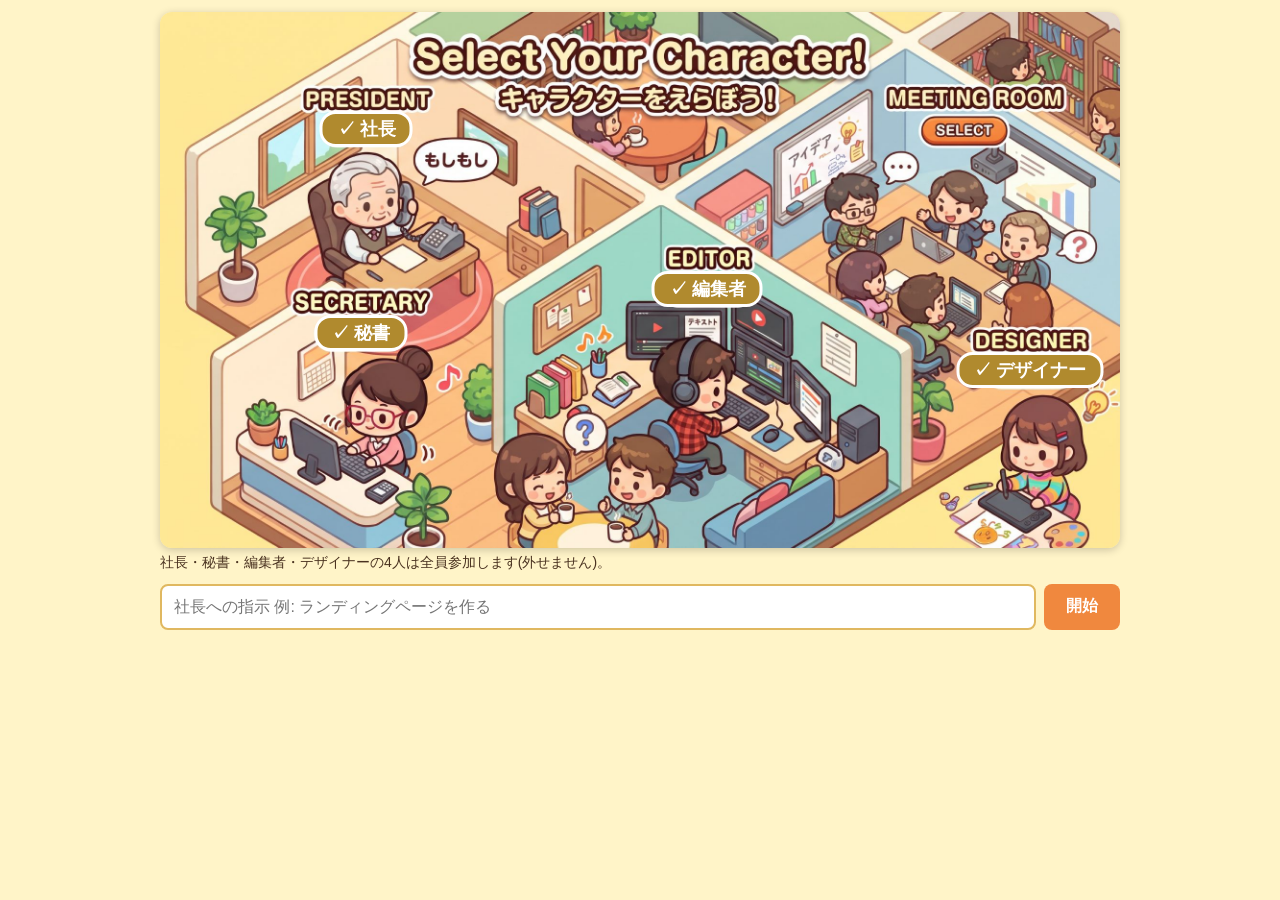
==== ai-office/server/static/index.html @ 99e89bce "オフィス画面をかわいい見た目にする(キャラの顔・髪・服、部屋の飾り、吹き出し、動き) Co-Authored-By: Claude Sonnet 5.5 <noreply@anthropic.com>" ====
<!doctype html>
<html lang="ja">
<head>
<meta charset="utf-8">
<meta name="viewport" content="width=device-width,initial-scale=1">
<title>AI Office</title>
<style>
  body { margin: 0; font-family: sans-serif; background: #fff4c8; color: #4a3220; }
  main { max-width: 960px; margin: 0 auto; padding: 12px; }
  h1 { margin: 4px 0 10px; font-size: 20px; }
  .hidden { display: none !important; }
  #stage { position: relative; line-height: 0; border-radius: 12px; overflow: hidden; box-shadow: 0 2px 8px rgba(0,0,0,.2); }
  #stage img { width: 100%; display: block; }
  .pick { position: absolute; transform: translate(-50%, -50%); line-height: 1; padding: 6px 14px; border-radius: 16px;
          border: 3px solid #fff; background: #f0883e; color: #fff; font-weight: bold; font-size: clamp(11px, 2vw, 18px); cursor: pointer; white-space: nowrap; }
  .pick.on { background: #3aa655; }
  .pick.locked { background: #b08a2e; cursor: default; }
  form { display: flex; gap: 8px; margin: 12px 0; }
  input { flex: 1; padding: 12px; border-radius: 8px; border: 2px solid #e0b860; font-size: 16px; }
  button.go { padding: 12px 22px; border-radius: 8px; border: 0; background: #f0883e; color: #fff; font-size: 16px; font-weight: bold; }
  button.back { padding: 8px 14px; border-radius: 8px; border: 0; background: #c9a35a; color: #fff; }
  canvas { width: 100%; background: #fbf3dc; border-radius: 12px; display: block; box-shadow: 0 2px 8px rgba(0,0,0,.2); }
  ul { padding-left: 20px; } #status { margin: 8px 0; }
  .hint { margin: 6px 0; font-size: 14px; }
</style>
</head>
<body>
<main>
  <section id="select">
    <div id="stage">
      <img src="select.jpg" alt="Select Your Character">
    </div>
    <p class="hint">社長・秘書・編集者・デザイナーの4人は全員参加します(外せません)。</p>
    <form id="form">
      <input id="prompt" placeholder="社長への指示 例: ランディングページを作る" required maxlength="2000">
      <button class="go">開始</button>
    </form>
  </section>

  <section id="office" class="hidden">
    <button class="back" id="back">← キャラ選択にもどる</button>
    <canvas id="c" width="900" height="500"></canvas>
    <div id="status"></div>
    <ul id="tasks"></ul>
  </section>
</main>
<script>
// 選択画面のボタン位置は、背景画像(2000x1116)の中の割合
const PICKS = [
  { id: "CEO", label: "社長", x: 21.5, y: 21.9, locked: true },
  { id: "Secretary", label: "秘書", x: 20.9, y: 59.9, locked: true },
  { id: "Editor", label: "編集者", x: 57.0, y: 51.8, locked: true },
  { id: "Designer", label: "デザイナー", x: 90.6, y: 66.9, locked: true },
];
const team = new Set(["CEO", "Secretary", "Editor", "Designer"]);

const stage = document.getElementById("stage");
for (const p of PICKS) {
  const b = document.createElement("button");
  b.type = "button";
  b.className = "pick on" + (p.locked ? " locked" : "");
  b.style.left = p.x + "%"; b.style.top = p.y + "%";
  const refresh = () => { b.textContent = (team.has(p.id) ? "✓ " : "") + p.label; b.classList.toggle("on", team.has(p.id)); };
  b.addEventListener("click", () => {
    if (p.locked) return;
    team.has(p.id) ? team.delete(p.id) : team.add(p.id);
    refresh();
  });
  refresh();
  stage.appendChild(b);
}

// ---- オフィス画面(かわいい表示) ----
const canvas = document.getElementById("c");
const ctx = canvas.getContext("2d");
const W = canvas.width, H = canvas.height;
const ROOMS = [
  { name: "社長室", icon: "🪴", x: 20, y: 20, w: 250, h: 210, color: "#fbe6c8", edge: "#e8c48f" },
  { name: "秘書デスク", icon: "📅", x: 20, y: 260, w: 250, h: 220, color: "#fbdcd9", edge: "#eeb1ab" },
  { name: "編集室", icon: "🎧", x: 300, y: 260, w: 290, h: 220, color: "#d3efe3", edge: "#9fd3bd" },
  { name: "デザイン室", icon: "🎨", x: 620, y: 260, w: 260, h: 220, color: "#e1ebfa", edge: "#aac3ea" },
  { name: "会議室", icon: "💡", x: 300, y: 20, w: 580, h: 210, color: "#d9e9f6", edge: "#a9c9e6" },
];
const DESKS = { CEO: { x: 50, y: 100 }, Secretary: { x: 50, y: 340 }, Editor: { x: 335, y: 340 }, Designer: { x: 655, y: 340 } };
const SEAT_OFFSET = { x: 45, y: 54 };
const MEETING_SEATS = { CEO: { x: 540, y: 172 }, Secretary: { x: 540, y: 62 }, Editor: { x: 640, y: 62 }, Designer: { x: 640, y: 172 } };
const LOOK = {
  CEO:       { body: "#8b6b4a", hair: "#d9dde3", pill: "#b98a2e" },
  Secretary: { body: "#f4a6b8", hair: "#5a3a2a", pill: "#e0709a" },
  Editor:    { body: "#d9534f", hair: "#4a3020", pill: "#e2a24a" },
  Designer:  { body: "#f2c14e", hair: "#6b4226", pill: "#e25a8a" },
};
const LABEL = { Idle: "待機中", Meeting: "会議中", Working: "作業中" };
const chars = {};
let agents = [];
let tick = 0;
let polling = null;

function targetFor(a) {
  if (a.target === "MeetingRoom") return MEETING_SEATS[a.id];
  const d = DESKS[a.id];
  return { x: d.x + SEAT_OFFSET.x, y: d.y + SEAT_OFFSET.y };
}

function rr(x, y, w, h, r, fill, stroke) {
  ctx.beginPath(); ctx.roundRect(x, y, w, h, r);
  if (fill) { ctx.fillStyle = fill; ctx.fill(); }
  if (stroke) { ctx.strokeStyle = stroke; ctx.lineWidth = 2; ctx.stroke(); }
}
function circle(x, y, r, fill) { ctx.beginPath(); ctx.arc(x, y, r, 0, Math.PI * 2); ctx.fillStyle = fill; ctx.fill(); }
function emoji(t, x, y, size) { ctx.font = size + "px sans-serif"; ctx.textAlign = "center"; ctx.fillStyle = "#000"; ctx.fillText(t, x, y); }

function drawBackground() {
  // 床(木目)
  ctx.fillStyle = "#f3d9a4"; ctx.fillRect(0, 0, W, H);
  ctx.fillStyle = "rgba(190,140,70,.12)";
  for (let y = 0; y < H; y += 28) ctx.fillRect(0, y, W, 2);
  for (const r of ROOMS) {
    rr(r.x + 3, r.y + 5, r.w, r.h, 18, "rgba(120,80,30,.18)");
    rr(r.x, r.y, r.w, r.h, 18, r.color, r.edge);
    ctx.font = "bold 14px sans-serif"; ctx.textAlign = "left"; ctx.fillStyle = "#6b4a2b";
    ctx.fillText(r.name, r.x + 14, r.y + 24);
    emoji(r.icon, r.x + r.w - 24, r.y + 28, 20);
  }
  // 社長室: 赤い丸ラグ・本棚・窓
  ctx.beginPath(); ctx.ellipse(160, 160, 85, 38, 0, 0, 7); ctx.fillStyle = "#f0a09a"; ctx.fill();
  rr(130, 34, 70, 40, 6, "#bfe4f5", "#8b6b4a"); ctx.fillStyle = "#8b6b4a"; ctx.fillRect(164, 34, 2, 40);
  emoji("📚", 244, 220, 22); emoji("🪴", 38, 215, 24);
  // 秘書: カウンター
  emoji("☎️", 200, 300, 18); emoji("🪴", 38, 460, 22); emoji("📝", 240, 460, 18);
  // 編集室: 本棚・ソファ
  emoji("📚", 560, 335, 22); rr(450, 440, 120, 26, 10, "#7fb2d6"); emoji("☕", 340, 462, 18);
  // デザイン室: タブレットと絵の具
  emoji("🖌️", 850, 335, 20); emoji("🎨", 850, 465, 22); emoji("🪴", 640, 465, 22);
  // 会議室: ホワイトボード、スクリーン、丸テーブル
  rr(350, 52, 110, 62, 6, "#fff", "#b8c7d6");
  ctx.strokeStyle = "#e2735a"; ctx.lineWidth = 3; ctx.beginPath(); ctx.moveTo(362, 104); ctx.lineTo(388, 82); ctx.lineTo(410, 92); ctx.lineTo(442, 64); ctx.stroke();
  ctx.font = "12px sans-serif"; ctx.fillStyle = "#555"; ctx.textAlign = "left"; ctx.fillText("アイデア", 356, 70); emoji("💡", 448, 88, 16);
  rr(700, 52, 120, 62, 6, "#f5f8ff", "#9bb0c9");
  ["#f2a65a", "#7fb2d6", "#7fc79a"].forEach((c, i) => { ctx.fillStyle = c; ctx.fillRect(730 + i * 26, 106 - (i + 1) * 14, 18, (i + 1) * 14); });
  ctx.beginPath(); ctx.ellipse(590, 130, 160, 34, 0, 0, 7); ctx.fillStyle = "#c98f58"; ctx.fill();
  ctx.beginPath(); ctx.ellipse(590, 126, 160, 34, 0, 0, 7); ctx.fillStyle = "#e0a96d"; ctx.fill();
  emoji("☕", 560, 134, 16); emoji("💻", 620, 128, 16);
  // 机
  for (const id in DESKS) {
    if (!team.has(id)) continue;
    const d = DESKS[id];
    rr(d.x, d.y - 20, 90, 40, 8, "#c68f55");
    rr(d.x + 3, d.y - 20, 84, 30, 8, "#e0a96d");
    rr(d.x + 26, d.y - 40, 38, 24, 4, "#2a3142");
    rr(d.x + 29, d.y - 37, 32, 18, 3, "#8fd0ff");
    rr(d.x + 37, d.y - 16, 16, 4, 2, "#fff");
  }
}

function drawAgent(a, c, moving) {
  const L = LOOK[a.id] || LOOK.CEO;
  const working = !moving && a.state === "Working";
  const meeting = !moving && a.state === "Meeting";
  const bob = moving ? Math.abs(Math.sin(tick / 3)) * -3 : Math.sin(tick / 20) * 0.8;
  const x = c.x, y = c.y + bob;
  // 影
  ctx.beginPath(); ctx.ellipse(x, c.y + 30, 16, 5, 0, 0, 7); ctx.fillStyle = "rgba(90,60,20,.25)"; ctx.fill();
  // 足
  const step = moving ? Math.sin(tick / 3) * 4 : 0;
  rr(x - 9 + step, y + 20, 7, 10, 3, "#5a4636"); rr(x + 2 - step, y + 20, 7, 10, 3, "#5a4636");
  // 体
  rr(x - 13, y + 2, 26, 22, 9, L.body);
  if (a.id === "Editor") { ctx.strokeStyle = "rgba(255,255,255,.55)"; ctx.lineWidth = 1.5; for (let i = -8; i <= 8; i += 8) { ctx.beginPath(); ctx.moveTo(x + i, y + 4); ctx.lineTo(x + i, y + 22); ctx.stroke(); } for (let j = 8; j <= 20; j += 8) { ctx.beginPath(); ctx.moveTo(x - 12, y + j); ctx.lineTo(x + 12, y + j); ctx.stroke(); } }
  if (a.id === "Designer") { ["#e25a5a", "#f2a65a", "#7fc79a", "#6aa6e0"].forEach((col, i) => { ctx.fillStyle = col; ctx.fillRect(x - 12, y + 6 + i * 4, 24, 2.5); }); }
  if (a.id === "CEO") { rr(x - 5, y + 3, 10, 20, 3, "#f4efe6"); ctx.fillStyle = "#c0392b"; ctx.fillRect(x - 1.5, y + 5, 3, 10); }
  // 腕(作業中は上下に動く)
  const arm = working ? Math.sin(tick / 2 + (a.id.length)) * 3 : 0;
  rr(x - 18, y + 8 + arm, 7, 14, 3, L.body); rr(x + 11, y + 8 - arm, 7, 14, 3, L.body);
  // 後ろ髪
  if (a.id === "Designer") rr(x - 18, y - 22, 36, 34, 14, L.hair);
  if (a.id === "Secretary") circle(x, y - 38, 8, L.hair);
  // 顔
  circle(x, y - 12, 17, "#ffe3c8");
  // 髪
  ctx.fillStyle = L.hair; ctx.beginPath(); ctx.arc(x, y - 14, 18, Math.PI, 0); ctx.fill();
  if (a.id === "CEO") { circle(x - 16, y - 16, 4, L.hair); circle(x + 16, y - 16, 4, L.hair); }
  if (a.id === "Designer") { rr(x + 7, y - 28, 8, 4, 2, "#e8484d"); }
  if (a.id === "Editor") { ctx.strokeStyle = "#444"; ctx.lineWidth = 3; ctx.beginPath(); ctx.arc(x, y - 16, 19, Math.PI * 1.05, Math.PI * 1.95); ctx.stroke(); rr(x - 22, y - 18, 7, 12, 3, "#444"); rr(x + 15, y - 18, 7, 12, 3, "#444"); }
  // 目・ほっぺ・口
  const blink = tick % 220 < 6;
  ctx.fillStyle = "#3a2a20";
  if (blink) { ctx.fillRect(x - 8, y - 10, 5, 1.5); ctx.fillRect(x + 3, y - 10, 5, 1.5); }
  else { circle(x - 5.5, y - 10, 2.4, "#3a2a20"); circle(x + 5.5, y - 10, 2.4, "#3a2a20"); circle(x - 4.8, y - 11, 0.9, "#fff"); circle(x + 6.2, y - 11, 0.9, "#fff"); }
  circle(x - 10, y - 5, 3, "rgba(255,130,130,.45)"); circle(x + 10, y - 5, 3, "rgba(255,130,130,.45)");
  if (a.id === "Secretary") { ctx.strokeStyle = "#d33"; ctx.lineWidth = 1.6; ctx.beginPath(); ctx.arc(x - 5.5, y - 10, 5, 0, 7); ctx.arc(x + 5.5, y - 10, 5, 0, 7); ctx.stroke(); }
  if (a.id === "CEO") { ctx.strokeStyle = "#ccc"; ctx.lineWidth = 2; ctx.beginPath(); ctx.moveTo(x - 9, y - 16); ctx.lineTo(x - 2, y - 16); ctx.moveTo(x + 2, y - 16); ctx.lineTo(x + 9, y - 16); ctx.stroke(); }
  ctx.strokeStyle = "#a0453a"; ctx.lineWidth = 1.6; ctx.beginPath();
  if (meeting && Math.floor(tick / 12) % 2 === 0) { ctx.ellipse(x, y - 2, 3, 2.5, 0, 0, 7); ctx.fillStyle = "#c0554a"; ctx.fill(); }
  else { ctx.arc(x, y - 4, 4, 0.15 * Math.PI, 0.85 * Math.PI); ctx.stroke(); }
  // 名前リボン
  ctx.font = "bold 12px sans-serif"; ctx.textAlign = "center";
  const tw = ctx.measureText(a.name).width + 16;
  rr(x - tw / 2, c.y + 36, tw, 18, 9, L.pill);
  ctx.fillStyle = "#fff"; ctx.fillText(a.name, x, c.y + 49);
  // 吹き出し・演出
  let text = null;
  if (working) text = a.id === "CEO" ? "もしもし" : a.id === "Designer" ? "💡 ひらめき!" : a.id === "Editor" ? "♪ カタカタ" : "⌨ カタカタ…";
  else if (meeting) text = ["…", "？", "アイデア!", "なるほど"][(Math.floor(tick / 90) + a.id.length) % 4];
  else if (!moving) text = a.state === "Idle" ? "zZ" : null;
  if (text) {
    ctx.font = "bold 12px sans-serif";
    const w = ctx.measureText(text).width + 18;
    const by = y - 52 - (Math.sin(tick / 15) + 1) * 1.5;
    rr(x - w / 2, by, w, 22, 11, "#fff", "#e5c99a");
    ctx.beginPath(); ctx.moveTo(x - 4, by + 21); ctx.lineTo(x + 2, by + 21); ctx.lineTo(x - 1, by + 27); ctx.fillStyle = "#fff"; ctx.fill();
    ctx.fillStyle = "#4a3220"; ctx.fillText(text, x, by + 15);
  }
  if (working && a.id === "Editor") emoji("♪", x + 30 + Math.sin(tick / 10) * 4, y - 20 - (tick % 60) / 3, 14);
  if (working && a.id === "Designer") emoji("✨", x + 28, y - 30 + Math.sin(tick / 8) * 3, 14);
}

function frame() {
  tick++;
  ctx.clearRect(0, 0, W, H);
  drawBackground();
  const list = agents.filter(a => team.has(a.id)).map(a => {
    const t = targetFor(a);
    const home = { x: DESKS[a.id].x + SEAT_OFFSET.x, y: DESKS[a.id].y + SEAT_OFFSET.y };
    const c = chars[a.id] || (chars[a.id] = { ...home });
    const dx = t.x - c.x, dy = t.y - c.y, dist = Math.hypot(dx, dy);
    const moving = dist > 2;
    if (moving) { const step = Math.min(2.4, dist); c.x += dx / dist * step; c.y += dy / dist * step; }
    return { a, c, moving };
  }).sort((p, q) => p.c.y - q.c.y);
  for (const { a, c, moving } of list) drawAgent(a, c, moving);
  requestAnimationFrame(frame);
}

async function poll() {
  try {
    const res = await fetch("/state");
    agents = (await res.json()).agents;
    const p = agents.find(a => a.project);
    document.getElementById("status").textContent =
      (p ? "プロジェクト: " + p.project + " / " : "") +
      agents.filter(a => team.has(a.id)).map(a => `${a.name}:${LABEL[a.state] || a.state}`).join("  ");
  } catch (e) {
    document.getElementById("status").textContent = "サーバーに接続できません";
  }
}

document.getElementById("form").addEventListener("submit", async e => {
  e.preventDefault();
  const prompt = document.getElementById("prompt").value;
  const res = await fetch("/start_project", {
    method: "POST", headers: { "Content-Type": "application/json" },
    body: JSON.stringify({ prompt, members: [...team] }),
  });
  if (!res.ok) { alert("開始できませんでした"); return; }
  const data = await res.json();
  const ul = document.getElementById("tasks");
  ul.replaceChildren(...(data.tasks || []).map(t => Object.assign(document.createElement("li"), { textContent: t })));
  document.getElementById("select").classList.add("hidden");
  document.getElementById("office").classList.remove("hidden");
  for (const k in chars) delete chars[k];
  await poll();
  if (!polling) polling = setInterval(poll, 1000);
});

document.getElementById("back").addEventListener("click", () => {
  document.getElementById("office").classList.add("hidden");
  document.getElementById("select").classList.remove("hidden");
});

frame();
</script>
</body>
</html>
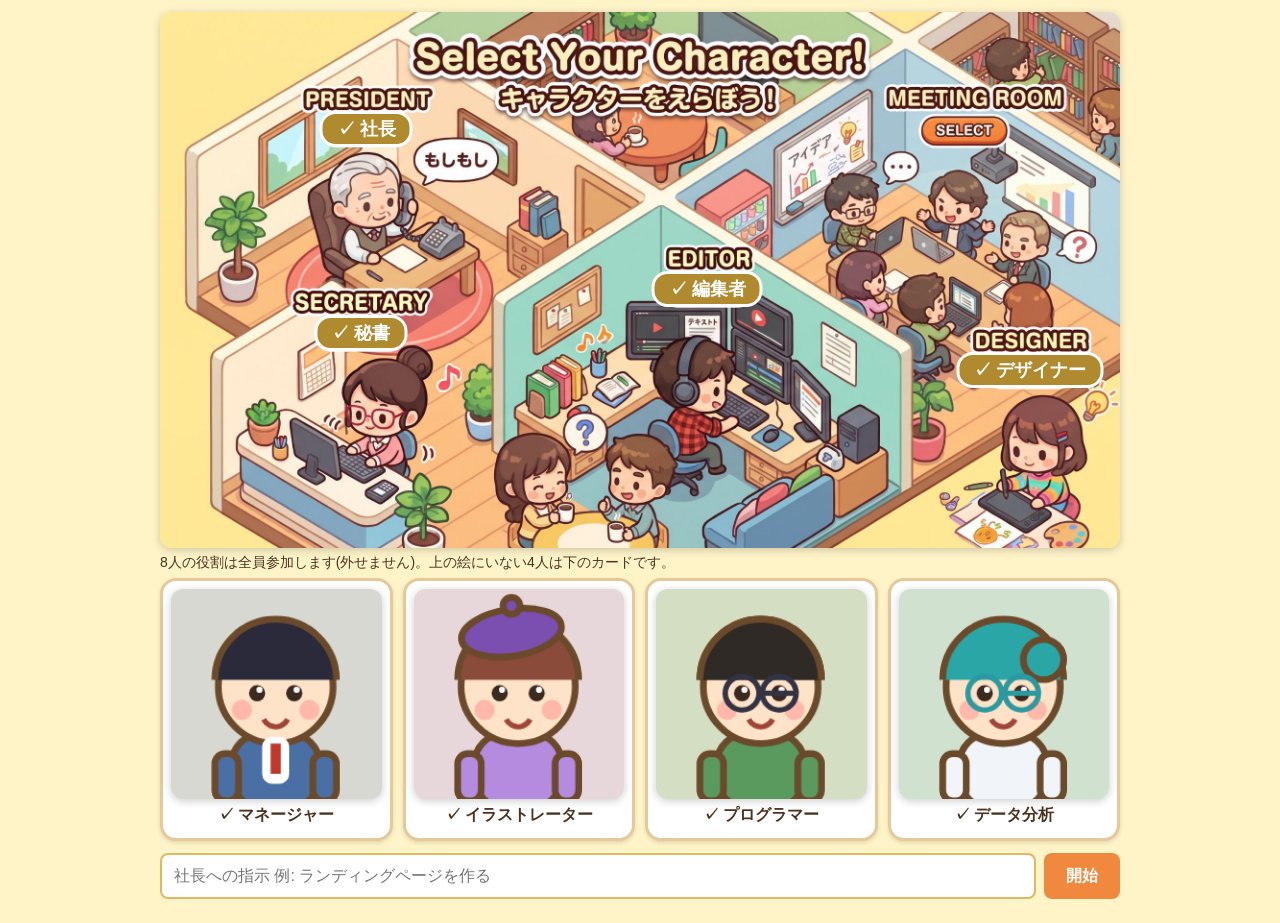
==== commit 60d3a116: "役割の数だけキャラを用意する(8役割・各1人)。企画室・イラスト室・開発室・データ室を追加 Co-Authored-By: Claude Sonnet 5.5 <noreply@anthropic.c" ====
--- a/ai-office/server/static/index.html
+++ b/ai-office/server/static/index.html
@@ -20,7 +20,14 @@
   button.go { padding: 12px 22px; border-radius: 8px; border: 0; background: #f0883e; color: #fff; font-size: 16px; font-weight: bold; }
   button.back { padding: 8px 14px; border-radius: 8px; border: 0; background: #c9a35a; color: #fff; }
   canvas { width: 100%; background: #fbf3dc; border-radius: 12px; display: block; box-shadow: 0 2px 8px rgba(0,0,0,.2); }
+  #roster { display: grid; grid-template-columns: repeat(4, 1fr); gap: 10px; margin: 12px 0; }
+  .card { background: #fff; border: 3px solid #e5c99a; border-radius: 16px; padding: 8px; text-align: center; box-shadow: 0 2px 4px rgba(0,0,0,.12); }
+  .card img { width: 100%; aspect-ratio: 1; object-fit: cover; border-radius: 12px; display: block; }
+  .card b { display: block; margin: 6px 0 4px; }
+  .badge { display: inline-block; padding: 2px 10px; border-radius: 10px; color: #fff; font-size: 13px; background: #aaa; }
+  .badge.Meeting { background: #4a90e2; } .badge.Working { background: #3aa655; }
   ul { padding-left: 20px; } #status { margin: 8px 0; }
+  #extra { display: grid; grid-template-columns: repeat(4, 1fr); gap: 10px; }
   .hint { margin: 6px 0; font-size: 14px; }
 </style>
 </head>
@@ -30,7 +37,8 @@
     <div id="stage">
       <img src="select.jpg" alt="Select Your Character">
     </div>
-    <p class="hint">社長・秘書・編集者・デザイナーの4人は全員参加します(外せません)。</p>
+    <p class="hint">8人の役割は全員参加します(外せません)。上の絵にいない4人は下のカードです。</p>
+    <div id="extra"></div>
     <form id="form">
       <input id="prompt" placeholder="社長への指示 例: ランディングページを作る" required maxlength="2000">
       <button class="go">開始</button>
@@ -39,7 +47,8 @@
 
   <section id="office" class="hidden">
     <button class="back" id="back">← キャラ選択にもどる</button>
-    <canvas id="c" width="900" height="500"></canvas>
+    <canvas id="c" width="960" height="630"></canvas>
+    <div id="roster"></div>
     <div id="status"></div>
     <ul id="tasks"></ul>
   </section>
@@ -52,7 +61,8 @@
   { id: "Editor", label: "編集者", x: 57.0, y: 51.8, locked: true },
   { id: "Designer", label: "デザイナー", x: 90.6, y: 66.9, locked: true },
 ];
-const team = new Set(["CEO", "Secretary", "Editor", "Designer"]);
+const ROLE_NAMES = { CEO: "社長", Secretary: "秘書", PM: "マネージャー", Designer: "デザイナー", Illustrator: "イラストレーター", Editor: "編集者", Programmer: "プログラマー", DataScientist: "データ分析" };
+const team = new Set(Object.keys(ROLE_NAMES));
 
 const stage = document.getElementById("stage");
 for (const p of PICKS) {
@@ -71,24 +81,38 @@
 }
 
 // ---- オフィス画面(かわいい表示) ----
-const canvas = document.getElementById("c");
-const ctx = canvas.getContext("2d");
+let canvas = document.getElementById("c");
+let ctx = canvas.getContext("2d");
 const W = canvas.width, H = canvas.height;
 const ROOMS = [
-  { name: "社長室", icon: "🪴", x: 20, y: 20, w: 250, h: 210, color: "#fbe6c8", edge: "#e8c48f" },
-  { name: "秘書デスク", icon: "📅", x: 20, y: 260, w: 250, h: 220, color: "#fbdcd9", edge: "#eeb1ab" },
-  { name: "編集室", icon: "🎧", x: 300, y: 260, w: 290, h: 220, color: "#d3efe3", edge: "#9fd3bd" },
-  { name: "デザイン室", icon: "🎨", x: 620, y: 260, w: 260, h: 220, color: "#e1ebfa", edge: "#aac3ea" },
-  { name: "会議室", icon: "💡", x: 300, y: 20, w: 580, h: 210, color: "#d9e9f6", edge: "#a9c9e6" },
+  { name: "社長室", icon: "🪴", x: 20, y: 20, w: 220, h: 200, color: "#fbe6c8", edge: "#e8c48f" },
+  { name: "会議室", icon: "💡", x: 260, y: 20, w: 680, h: 200, color: "#d9e9f6", edge: "#a9c9e6" },
+  { name: "秘書デスク", icon: "📅", x: 20, y: 240, w: 220, h: 180, color: "#fbdcd9", edge: "#eeb1ab" },
+  { name: "企画室", icon: "📋", x: 260, y: 240, w: 220, h: 180, color: "#efe3c4", edge: "#d6c08a" },
+  { name: "編集室", icon: "🎧", x: 500, y: 240, w: 220, h: 180, color: "#d3efe3", edge: "#9fd3bd" },
+  { name: "デザイン室", icon: "🎨", x: 740, y: 240, w: 200, h: 180, color: "#e1ebfa", edge: "#aac3ea" },
+  { name: "イラスト室", icon: "🖌️", x: 20, y: 440, w: 300, h: 170, color: "#f1e1f5", edge: "#cfa8da" },
+  { name: "開発室", icon: "💻", x: 340, y: 440, w: 300, h: 170, color: "#dcefd4", edge: "#a7cf96" },
+  { name: "データ室", icon: "📊", x: 660, y: 440, w: 280, h: 170, color: "#d6eef0", edge: "#9acdd2" },
 ];
-const DESKS = { CEO: { x: 50, y: 100 }, Secretary: { x: 50, y: 340 }, Editor: { x: 335, y: 340 }, Designer: { x: 655, y: 340 } };
+const DESKS = {
+  CEO: { x: 50, y: 100 }, Secretary: { x: 105, y: 300 }, PM: { x: 345, y: 300 }, Editor: { x: 585, y: 300 },
+  Designer: { x: 810, y: 300 }, Illustrator: { x: 105, y: 500 }, Programmer: { x: 445, y: 500 }, DataScientist: { x: 745, y: 500 },
+};
 const SEAT_OFFSET = { x: 45, y: 54 };
-const MEETING_SEATS = { CEO: { x: 540, y: 172 }, Secretary: { x: 540, y: 62 }, Editor: { x: 640, y: 62 }, Designer: { x: 640, y: 172 } };
+const MEETING_SEATS = {
+  Secretary: { x: 430, y: 62 }, PM: { x: 540, y: 62 }, Editor: { x: 650, y: 62 }, Illustrator: { x: 760, y: 62 },
+  CEO: { x: 430, y: 172 }, Designer: { x: 540, y: 172 }, Programmer: { x: 650, y: 172 }, DataScientist: { x: 760, y: 172 },
+};
 const LOOK = {
   CEO:       { body: "#8b6b4a", hair: "#d9dde3", pill: "#b98a2e" },
   Secretary: { body: "#f4a6b8", hair: "#5a3a2a", pill: "#e0709a" },
+  PM:        { body: "#4a6fa5", hair: "#2a2a3a", pill: "#4a6fa5" },
   Editor:    { body: "#d9534f", hair: "#4a3020", pill: "#e2a24a" },
   Designer:  { body: "#f2c14e", hair: "#6b4226", pill: "#e25a8a" },
+  Illustrator: { body: "#b58be0", hair: "#8a4b3a", pill: "#9b6bd0" },
+  Programmer:  { body: "#5b9a5f", hair: "#2f2a26", pill: "#3f8a5a" },
+  DataScientist: { body: "#f1f5fa", hair: "#2aa6a6", pill: "#2a9aa0" },
 };
 const LABEL = { Idle: "待機中", Meeting: "会議中", Working: "作業中" };
 const chars = {};
@@ -107,7 +131,8 @@
   if (fill) { ctx.fillStyle = fill; ctx.fill(); }
   if (stroke) { ctx.strokeStyle = stroke; ctx.lineWidth = 2; ctx.stroke(); }
 }
-function circle(x, y, r, fill) { ctx.beginPath(); ctx.arc(x, y, r, 0, Math.PI * 2); ctx.fillStyle = fill; ctx.fill(); }
+function circle(x, y, r, fill, stroke) { ctx.beginPath(); ctx.arc(x, y, r, 0, Math.PI * 2); ctx.fillStyle = fill; ctx.fill(); if (stroke) { ctx.strokeStyle = stroke; ctx.lineWidth = 2; ctx.stroke(); } }
+const OUT = "#6b4a2b";
 function emoji(t, x, y, size) { ctx.font = size + "px sans-serif"; ctx.textAlign = "center"; ctx.fillStyle = "#000"; ctx.fillText(t, x, y); }
 
 function drawBackground() {
@@ -122,25 +147,27 @@
     ctx.fillText(r.name, r.x + 14, r.y + 24);
     emoji(r.icon, r.x + r.w - 24, r.y + 28, 20);
   }
-  // 社長室: 赤い丸ラグ・本棚・窓
-  ctx.beginPath(); ctx.ellipse(160, 160, 85, 38, 0, 0, 7); ctx.fillStyle = "#f0a09a"; ctx.fill();
-  rr(130, 34, 70, 40, 6, "#bfe4f5", "#8b6b4a"); ctx.fillStyle = "#8b6b4a"; ctx.fillRect(164, 34, 2, 40);
-  emoji("📚", 244, 220, 22); emoji("🪴", 38, 215, 24);
-  // 秘書: カウンター
-  emoji("☎️", 200, 300, 18); emoji("🪴", 38, 460, 22); emoji("📝", 240, 460, 18);
-  // 編集室: 本棚・ソファ
-  emoji("📚", 560, 335, 22); rr(450, 440, 120, 26, 10, "#7fb2d6"); emoji("☕", 340, 462, 18);
-  // デザイン室: タブレットと絵の具
-  emoji("🖌️", 850, 335, 20); emoji("🎨", 850, 465, 22); emoji("🪴", 640, 465, 22);
+  // 社長室: 赤い丸ラグ・窓・本
+  ctx.beginPath(); ctx.ellipse(150, 165, 75, 34, 0, 0, 7); ctx.fillStyle = "#f0a09a"; ctx.fill();
+  rr(120, 34, 70, 40, 6, "#bfe4f5", "#8b6b4a"); ctx.fillStyle = "#8b6b4a"; ctx.fillRect(154, 34, 2, 40);
+  emoji("📚", 215, 205, 22); emoji("🪴", 38, 205, 24);
+  // 各部屋の小物
+  emoji("☎️", 205, 300, 18); emoji("🪴", 38, 405, 22); emoji("📝", 215, 405, 18);          // 秘書
+  emoji("🗂️", 450, 300, 20); emoji("📎", 275, 405, 16); emoji("🪴", 455, 405, 22);         // 企画
+  emoji("📚", 690, 300, 22); rr(570, 385, 110, 24, 10, "#7fb2d6"); emoji("☕", 520, 405, 18);  // 編集
+  emoji("🖌️", 910, 300, 20); emoji("🪴", 760, 405, 22); emoji("💡", 910, 405, 20);         // デザイン
+  emoji("🎨", 290, 595, 22); emoji("🪴", 40, 595, 22); emoji("⭐", 200, 480, 16);          // イラスト
+  emoji("🥤", 610, 595, 18); emoji("🪴", 360, 595, 22); emoji("🐞", 560, 480, 16);         // 開発
+  emoji("📈", 900, 595, 22); emoji("🧪", 690, 595, 20); emoji("🪴", 850, 480, 22);         // データ
   // 会議室: ホワイトボード、スクリーン、丸テーブル
-  rr(350, 52, 110, 62, 6, "#fff", "#b8c7d6");
-  ctx.strokeStyle = "#e2735a"; ctx.lineWidth = 3; ctx.beginPath(); ctx.moveTo(362, 104); ctx.lineTo(388, 82); ctx.lineTo(410, 92); ctx.lineTo(442, 64); ctx.stroke();
-  ctx.font = "12px sans-serif"; ctx.fillStyle = "#555"; ctx.textAlign = "left"; ctx.fillText("アイデア", 356, 70); emoji("💡", 448, 88, 16);
-  rr(700, 52, 120, 62, 6, "#f5f8ff", "#9bb0c9");
-  ["#f2a65a", "#7fb2d6", "#7fc79a"].forEach((c, i) => { ctx.fillStyle = c; ctx.fillRect(730 + i * 26, 106 - (i + 1) * 14, 18, (i + 1) * 14); });
-  ctx.beginPath(); ctx.ellipse(590, 130, 160, 34, 0, 0, 7); ctx.fillStyle = "#c98f58"; ctx.fill();
-  ctx.beginPath(); ctx.ellipse(590, 126, 160, 34, 0, 0, 7); ctx.fillStyle = "#e0a96d"; ctx.fill();
-  emoji("☕", 560, 134, 16); emoji("💻", 620, 128, 16);
+  rr(285, 52, 100, 62, 6, "#fff", "#b8c7d6");
+  ctx.strokeStyle = "#e2735a"; ctx.lineWidth = 3; ctx.beginPath(); ctx.moveTo(295, 104); ctx.lineTo(318, 82); ctx.lineTo(340, 92); ctx.lineTo(372, 64); ctx.stroke();
+  ctx.font = "12px sans-serif"; ctx.fillStyle = "#555"; ctx.textAlign = "left"; ctx.fillText("アイデア", 291, 70); emoji("💡", 375, 100, 14);
+  rr(820, 52, 105, 62, 6, "#f5f8ff", "#9bb0c9");
+  ["#f2a65a", "#7fb2d6", "#7fc79a"].forEach((c, i) => { ctx.fillStyle = c; ctx.fillRect(840 + i * 24, 106 - (i + 1) * 14, 16, (i + 1) * 14); });
+  ctx.beginPath(); ctx.ellipse(595, 130, 235, 34, 0, 0, 7); ctx.fillStyle = "#c98f58"; ctx.fill();
+  ctx.beginPath(); ctx.ellipse(595, 126, 235, 34, 0, 0, 7); ctx.fillStyle = "#e0a96d"; ctx.fill();
+  emoji("☕", 500, 134, 16); emoji("💻", 600, 128, 16); emoji("🍪", 700, 134, 16);
   // 机
   for (const id in DESKS) {
     if (!team.has(id)) continue;
@@ -153,7 +180,7 @@
   }
 }
 
-function drawAgent(a, c, moving) {
+function drawAgent(a, c, moving, bare) {
   const L = LOOK[a.id] || LOOK.CEO;
   const working = !moving && a.state === "Working";
   const meeting = !moving && a.state === "Meeting";
@@ -165,34 +192,40 @@
   const step = moving ? Math.sin(tick / 3) * 4 : 0;
   rr(x - 9 + step, y + 20, 7, 10, 3, "#5a4636"); rr(x + 2 - step, y + 20, 7, 10, 3, "#5a4636");
   // 体
-  rr(x - 13, y + 2, 26, 22, 9, L.body);
+  rr(x - 13, y + 2, 26, 22, 9, L.body, OUT);
   if (a.id === "Editor") { ctx.strokeStyle = "rgba(255,255,255,.55)"; ctx.lineWidth = 1.5; for (let i = -8; i <= 8; i += 8) { ctx.beginPath(); ctx.moveTo(x + i, y + 4); ctx.lineTo(x + i, y + 22); ctx.stroke(); } for (let j = 8; j <= 20; j += 8) { ctx.beginPath(); ctx.moveTo(x - 12, y + j); ctx.lineTo(x + 12, y + j); ctx.stroke(); } }
   if (a.id === "Designer") { ["#e25a5a", "#f2a65a", "#7fc79a", "#6aa6e0"].forEach((col, i) => { ctx.fillStyle = col; ctx.fillRect(x - 12, y + 6 + i * 4, 24, 2.5); }); }
   if (a.id === "CEO") { rr(x - 5, y + 3, 10, 20, 3, "#f4efe6"); ctx.fillStyle = "#c0392b"; ctx.fillRect(x - 1.5, y + 5, 3, 10); }
   // 腕(作業中は上下に動く)
   const arm = working ? Math.sin(tick / 2 + (a.id.length)) * 3 : 0;
-  rr(x - 18, y + 8 + arm, 7, 14, 3, L.body); rr(x + 11, y + 8 - arm, 7, 14, 3, L.body);
+  rr(x - 18, y + 8 + arm, 7, 14, 3, L.body, OUT); rr(x + 11, y + 8 - arm, 7, 14, 3, L.body, OUT);
   // 後ろ髪
-  if (a.id === "Designer") rr(x - 18, y - 22, 36, 34, 14, L.hair);
+  if (a.id === "Designer") rr(x - 18, y - 22, 36, 34, 14, L.hair, OUT);
   if (a.id === "Secretary") circle(x, y - 38, 8, L.hair);
   // 顔
-  circle(x, y - 12, 17, "#ffe3c8");
+  circle(x, y - 12, 17, "#ffe3c8", OUT);
   // 髪
-  ctx.fillStyle = L.hair; ctx.beginPath(); ctx.arc(x, y - 14, 18, Math.PI, 0); ctx.fill();
+  ctx.fillStyle = L.hair; ctx.beginPath(); ctx.arc(x, y - 14, 18, Math.PI, 0); ctx.fill(); ctx.strokeStyle = OUT; ctx.lineWidth = 2; ctx.stroke();
   if (a.id === "CEO") { circle(x - 16, y - 16, 4, L.hair); circle(x + 16, y - 16, 4, L.hair); }
   if (a.id === "Designer") { rr(x + 7, y - 28, 8, 4, 2, "#e8484d"); }
   if (a.id === "Editor") { ctx.strokeStyle = "#444"; ctx.lineWidth = 3; ctx.beginPath(); ctx.arc(x, y - 16, 19, Math.PI * 1.05, Math.PI * 1.95); ctx.stroke(); rr(x - 22, y - 18, 7, 12, 3, "#444"); rr(x + 15, y - 18, 7, 12, 3, "#444"); }
+  if (a.id === "PM") { rr(x - 4, y + 3, 8, 14, 3, "#fff"); ctx.fillStyle = "#c0392b"; ctx.fillRect(x - 1.5, y + 5, 3, 9); }
+  if (a.id === "Programmer") { circle(x, y - 24, 8, L.body, OUT); ctx.fillStyle = L.hair; ctx.beginPath(); ctx.arc(x, y - 14, 18, Math.PI, 0); ctx.fill(); ctx.strokeStyle = OUT; ctx.lineWidth = 2; ctx.stroke(); }
+  if (a.id === "Illustrator") { ctx.fillStyle = "#7a4fb0"; ctx.beginPath(); ctx.ellipse(x - 2, y - 28, 15, 7, -0.15, 0, 7); ctx.fill(); ctx.strokeStyle = OUT; ctx.lineWidth = 2; ctx.stroke(); circle(x - 2, y - 36, 2.5, "#7a4fb0", OUT); }
+  if (a.id === "DataScientist") { circle(x + 12, y - 20, 6, L.hair, OUT); }
   // 目・ほっぺ・口
-  const blink = tick % 220 < 6;
+  const blink = !bare && tick % 220 < 6;
   ctx.fillStyle = "#3a2a20";
   if (blink) { ctx.fillRect(x - 8, y - 10, 5, 1.5); ctx.fillRect(x + 3, y - 10, 5, 1.5); }
   else { circle(x - 5.5, y - 10, 2.4, "#3a2a20"); circle(x + 5.5, y - 10, 2.4, "#3a2a20"); circle(x - 4.8, y - 11, 0.9, "#fff"); circle(x + 6.2, y - 11, 0.9, "#fff"); }
   circle(x - 10, y - 5, 3, "rgba(255,130,130,.45)"); circle(x + 10, y - 5, 3, "rgba(255,130,130,.45)");
+  if (a.id === "Programmer" || a.id === "DataScientist") { ctx.strokeStyle = a.id === "Programmer" ? "#334" : "#2a9aa0"; ctx.lineWidth = 1.6; ctx.beginPath(); ctx.arc(x - 5.5, y - 10, 5, 0, 7); ctx.arc(x + 5.5, y - 10, 5, 0, 7); ctx.stroke(); }
   if (a.id === "Secretary") { ctx.strokeStyle = "#d33"; ctx.lineWidth = 1.6; ctx.beginPath(); ctx.arc(x - 5.5, y - 10, 5, 0, 7); ctx.arc(x + 5.5, y - 10, 5, 0, 7); ctx.stroke(); }
   if (a.id === "CEO") { ctx.strokeStyle = "#ccc"; ctx.lineWidth = 2; ctx.beginPath(); ctx.moveTo(x - 9, y - 16); ctx.lineTo(x - 2, y - 16); ctx.moveTo(x + 2, y - 16); ctx.lineTo(x + 9, y - 16); ctx.stroke(); }
   ctx.strokeStyle = "#a0453a"; ctx.lineWidth = 1.6; ctx.beginPath();
   if (meeting && Math.floor(tick / 12) % 2 === 0) { ctx.ellipse(x, y - 2, 3, 2.5, 0, 0, 7); ctx.fillStyle = "#c0554a"; ctx.fill(); }
   else { ctx.arc(x, y - 4, 4, 0.15 * Math.PI, 0.85 * Math.PI); ctx.stroke(); }
+  if (bare) return;
   // 名前リボン
   ctx.font = "bold 12px sans-serif"; ctx.textAlign = "center";
   const tw = ctx.measureText(a.name).width + 16;
@@ -200,7 +233,7 @@
   ctx.fillStyle = "#fff"; ctx.fillText(a.name, x, c.y + 49);
   // 吹き出し・演出
   let text = null;
-  if (working) text = a.id === "CEO" ? "もしもし" : a.id === "Designer" ? "💡 ひらめき!" : a.id === "Editor" ? "♪ カタカタ" : "⌨ カタカタ…";
+  if (working) text = a.id === "CEO" ? "もしもし" : a.id === "Designer" ? "💡 ひらめき!" : a.id === "Editor" ? "♪ カタカタ" : a.id === "Programmer" ? "⌨ コード中" : a.id === "DataScientist" ? "📊 分析中" : a.id === "Illustrator" ? "🖌️ ぬりぬり" : a.id === "PM" ? "📋 調整中" : "⌨ カタカタ…";
   else if (meeting) text = ["…", "？", "アイデア!", "なるほど"][(Math.floor(tick / 90) + a.id.length) % 4];
   else if (!moving) text = a.state === "Idle" ? "zZ" : null;
   if (text) {
@@ -232,10 +265,39 @@
   requestAnimationFrame(frame);
 }
 
+const NAMES = ROLE_NAMES;
+const PHOTO = new Set(["CEO", "Secretary", "Editor", "Designer"]);
+function portrait(id) {
+  if (PHOTO.has(id)) {
+    const img = document.createElement("img"); img.src = "portrait_" + id + ".jpg"; img.alt = NAMES[id];
+    return img;
+  }
+  const cv = document.createElement("canvas"); cv.width = cv.height = 200;
+  const saved = ctx; ctx = cv.getContext("2d");
+  ctx.fillStyle = LOOK[id].pill + "33"; ctx.fillRect(0, 0, 200, 200);
+  ctx.scale(3.2, 3.2); ctx.translate(31, 41);
+  drawAgent({ id, name: "", state: "Idle" }, { x: 0, y: 0 }, false, true);
+  ctx = saved;
+  cv.style.cssText = "width:100%;aspect-ratio:1;border-radius:12px;display:block";
+  return cv;
+}
+function renderRoster() {
+  const box = document.getElementById("roster");
+  box.replaceChildren(...agents.filter(a => team.has(a.id)).map(a => {
+    const card = document.createElement("div"); card.className = "card";
+    const img = portrait(a.id);
+    const name = document.createElement("b"); name.textContent = a.name;
+    const badge = document.createElement("span"); badge.className = "badge " + a.state; badge.textContent = LABEL[a.state] || a.state;
+    card.append(img, name, badge);
+    return card;
+  }));
+}
+
 async function poll() {
   try {
     const res = await fetch("/state");
     agents = (await res.json()).agents;
+    renderRoster();
     const p = agents.find(a => a.project);
     document.getElementById("status").textContent =
       (p ? "プロジェクト: " + p.project + " / " : "") +
@@ -268,6 +330,12 @@
   document.getElementById("select").classList.remove("hidden");
 });
 
+for (const id of ["PM", "Illustrator", "Programmer", "DataScientist"]) {
+  const card = document.createElement("div"); card.className = "card";
+  const name = document.createElement("b"); name.textContent = "✓ " + ROLE_NAMES[id];
+  card.append(portrait(id), name);
+  document.getElementById("extra").appendChild(card);
+}
 frame();
 </script>
 </body>
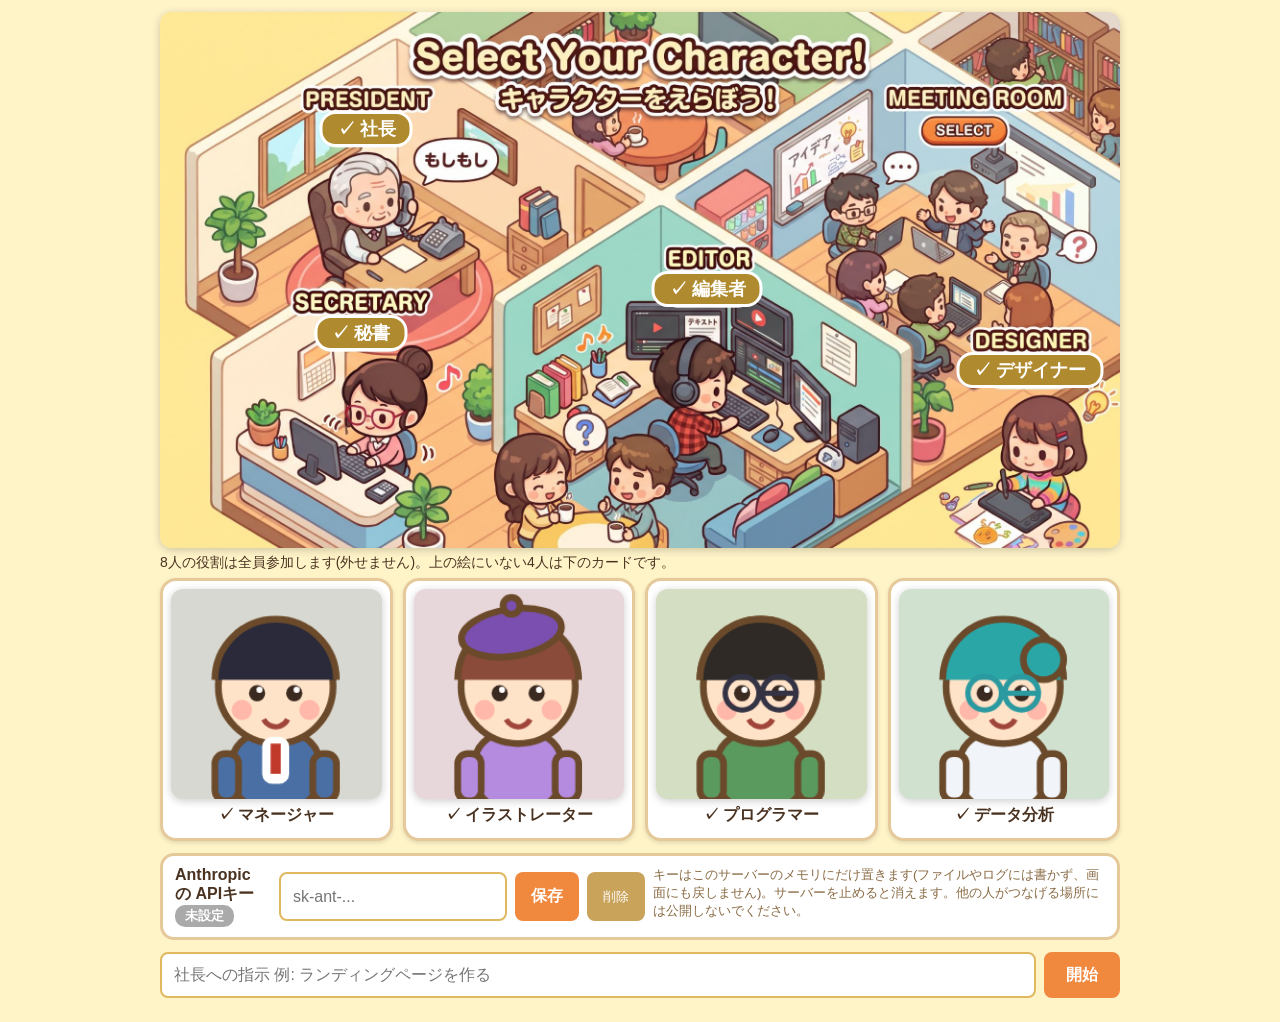
==== commit b941bea8: "APIキーを画面から設定できるようにし、各役割のAIが成果物を書いてダッシュボードに出す Co-Authored-By: Claude Sonnet 5.5 <noreply@anthropic.co" ====
--- a/ai-office/server/static/index.html
+++ b/ai-office/server/static/index.html
@@ -17,7 +17,7 @@
   .pick.locked { background: #b08a2e; cursor: default; }
   form { display: flex; gap: 8px; margin: 12px 0; }
   input { flex: 1; padding: 12px; border-radius: 8px; border: 2px solid #e0b860; font-size: 16px; }
-  button.go { padding: 12px 22px; border-radius: 8px; border: 0; background: #f0883e; color: #fff; font-size: 16px; font-weight: bold; }
+  button.go, button.save { padding: 12px 22px; border-radius: 8px; border: 0; background: #f0883e; color: #fff; font-size: 16px; font-weight: bold; }
   button.back { padding: 8px 14px; border-radius: 8px; border: 0; background: #c9a35a; color: #fff; }
   canvas { width: 100%; background: #fbf3dc; border-radius: 12px; display: block; box-shadow: 0 2px 8px rgba(0,0,0,.2); }
   #roster { display: grid; grid-template-columns: repeat(4, 1fr); gap: 10px; margin: 12px 0; }
@@ -26,8 +26,22 @@
   .card b { display: block; margin: 6px 0 4px; }
   .badge { display: inline-block; padding: 2px 10px; border-radius: 10px; color: #fff; font-size: 13px; background: #aaa; }
   .badge.Meeting { background: #4a90e2; } .badge.Working { background: #3aa655; }
+  .tabs { display: flex; gap: 8px; margin: 8px 0; }
+  .tabs button { padding: 8px 18px; border-radius: 10px; border: 2px solid #c9a35a; background: #fff; color: #6b4a2b; font-weight: bold; }
+  .tabs button.on { background: #c9a35a; color: #fff; }
+  .tiles { display: grid; grid-template-columns: repeat(auto-fit, minmax(150px, 1fr)); gap: 10px; margin: 10px 0; }
+  .tile { background: #fff; border: 3px solid #e5c99a; border-radius: 14px; padding: 10px 12px; }
+  .tile small { color: #8a6b45; display: block; } .tile strong { font-size: 22px; }
+  .bar { height: 10px; border-radius: 6px; background: #f1e3c2; margin-top: 6px; overflow: hidden; } .bar i { display: block; height: 100%; background: #3aa655; width: 0; transition: width .5s; }
+  table.dash { width: 100%; border-collapse: collapse; background: #fff; border-radius: 12px; overflow: hidden; margin: 10px 0; }
+  table.dash th, table.dash td { padding: 8px 10px; text-align: left; border-bottom: 1px solid #f0e2c0; font-size: 14px; }
+  table.dash th { background: #f5e6bd; }
+  #log { background: #fff; border-radius: 12px; padding: 8px 12px; max-height: 180px; overflow: auto; font-size: 13px; }
   ul { padding-left: 20px; } #status { margin: 8px 0; }
   #extra { display: grid; grid-template-columns: repeat(4, 1fr); gap: 10px; }
+  .keybox { background: #fff; border: 3px solid #e5c99a; border-radius: 14px; padding: 10px 12px; margin: 12px 0; }
+  .keybox label { display: block; font-weight: bold; } .keybox .row { display: flex; gap: 8px; margin: 6px 0; } .keybox button { white-space: nowrap; padding: 8px 16px; } .keybox small { color: #8a6b45; }
+  .badge.ok { background: #3aa655; }
   .hint { margin: 6px 0; font-size: 14px; }
 </style>
 </head>
@@ -39,6 +53,12 @@
     </div>
     <p class="hint">8人の役割は全員参加します(外せません)。上の絵にいない4人は下のカードです。</p>
     <div id="extra"></div>
+    <form id="keyform" class="keybox">
+      <label>Anthropic の APIキー <span id="keystate" class="badge">未設定</span></label>
+      <div class="row"><input id="apikey" type="password" autocomplete="off" placeholder="sk-ant-..." minlength="10">
+      <button class="save" type="submit">保存</button><button class="back" type="button" id="keyclear">削除</button></div>
+      <small>キーはこのサーバーのメモリにだけ置きます(ファイルやログには書かず、画面にも戻しません)。サーバーを止めると消えます。他の人がつなげる場所には公開しないでください。</small>
+    </form>
     <form id="form">
       <input id="prompt" placeholder="社長への指示 例: ランディングページを作る" required maxlength="2000">
       <button class="go">開始</button>
@@ -47,8 +67,22 @@
 
   <section id="office" class="hidden">
     <button class="back" id="back">← キャラ選択にもどる</button>
-    <canvas id="c" width="960" height="630"></canvas>
-    <div id="roster"></div>
+    <div class="tabs"><button class="on" data-tab="view">オフィス</button><button data-tab="dash">ダッシュボード</button></div>
+    <div id="dash" class="hidden">
+      <div class="tiles">
+        <div class="tile"><small>進行中のプロジェクト</small><strong id="t-proj">-</strong><div class="bar"><i id="t-bar"></i></div></div>
+        <div class="tile"><small>作業中</small><strong id="t-work">0</strong></div>
+        <div class="tile"><small>会議中</small><strong id="t-meet">0</strong></div>
+        <div class="tile"><small>待機中</small><strong id="t-idle">0</strong></div>
+        <div class="tile"><small>完了したプロジェクト</small><strong id="t-done">0</strong></div>
+      </div>
+      <table class="dash"><thead><tr><th>役割</th><th>状態</th><th>いまやっていること</th></tr></thead><tbody id="dash-rows"></tbody></table>
+      <h3>できごと</h3><div id="log"></div>
+      <h3>成果物(最新のプロジェクト)</h3><div id="outputs"></div>
+      <h3>プロジェクト一覧</h3><table class="dash"><thead><tr><th>指示</th><th>状態</th><th>タスク</th></tr></thead><tbody id="proj-rows"></tbody></table>
+    </div>
+    <div id="view"><canvas id="c" width="960" height="630"></canvas>
+    <div id="roster"></div></div>
     <div id="status"></div>
     <ul id="tasks"></ul>
   </section>
@@ -293,11 +327,102 @@
   }));
 }
 
+const DOING = {
+  CEO: { Meeting: "みんなに指示を出している", Working: "タスクを分けて割り振っている", Idle: "報告を待っている" },
+  Secretary: { Meeting: "議事録をとっている", Working: "スケジュールと資料を整理している", Idle: "待機している" },
+  PM: { Meeting: "進み具合を共有している", Working: "全体の進行を調整している", Idle: "待機している" },
+  Designer: { Meeting: "デザイン案を説明している", Working: "デザイン案を作っている", Idle: "指示を待っている" },
+  Illustrator: { Meeting: "イラストの方向性を相談している", Working: "イラストを描いている", Idle: "指示を待っている" },
+  Editor: { Meeting: "レビューしている", Working: "文章を整えている", Idle: "原稿を待っている" },
+  Programmer: { Meeting: "実装方針を相談している", Working: "コードを書いている", Idle: "指示を待っている" },
+  DataScientist: { Meeting: "分析結果を共有している", Working: "データを分析している", Idle: "データを待っている" },
+};
+const lastState = {};
+function addLog(text) {
+  const box = document.getElementById("log");
+  const row = document.createElement("div");
+  row.textContent = new Date().toLocaleTimeString("ja-JP") + "  " + text;
+  box.prepend(row);
+  while (box.children.length > 40) box.lastChild.remove();
+}
+function renderDashboard(projects) {
+  const mine = agents.filter(a => team.has(a.id));
+  const cnt = s => mine.filter(a => a.state === s).length;
+  document.getElementById("t-work").textContent = cnt("Working");
+  document.getElementById("t-meet").textContent = cnt("Meeting");
+  document.getElementById("t-idle").textContent = cnt("Idle");
+  const running = projects.find(p => !p.done);
+  document.getElementById("t-proj").textContent = running ? running.prompt : "なし";
+  document.getElementById("t-bar").style.width = running ? Math.min(100, running.elapsed / running.duration * 100) + "%" : "0";
+  document.getElementById("t-done").textContent = projects.filter(p => p.done).length;
+  document.getElementById("dash-rows").replaceChildren(...mine.map(a => {
+    const tr = document.createElement("tr");
+    const cells = [a.name, null, (DOING[a.id] || {})[a.state] || ""];
+    cells.forEach((t, i) => {
+      const td = document.createElement("td");
+      if (i === 1) { const b = document.createElement("span"); b.className = "badge " + a.state; b.textContent = LABEL[a.state] || a.state; td.append(b); }
+      else td.textContent = t;
+      tr.append(td);
+    });
+    return tr;
+  }));
+  document.getElementById("proj-rows").replaceChildren(...projects.map(p => {
+    const tr = document.createElement("tr");
+    [p.prompt, p.done ? "完了" : "進行中 " + Math.round(p.elapsed) + "/" + p.duration + "秒", p.tasks.join(" / ")].forEach(t => {
+      const td = document.createElement("td"); td.textContent = t; tr.append(td);
+    });
+    return tr;
+  }));
+}
+
+async function refreshKey() {
+  try {
+    const st = await (await fetch("/settings")).json();
+    const b = document.getElementById("keystate");
+    b.textContent = st.has_key ? "設定済み(" + (st.source === "app" ? "画面から" : "環境変数") + ")" : "未設定";
+    b.classList.toggle("ok", st.has_key);
+  } catch (e) {}
+}
+document.getElementById("keyform").addEventListener("submit", async e => {
+  e.preventDefault();
+  const input = document.getElementById("apikey");
+  const res = await fetch("/settings/api_key", { method: "POST", headers: { "Content-Type": "application/json" }, body: JSON.stringify({ key: input.value }) });
+  input.value = "";
+  if (!res.ok) alert("キーの形式が正しくないようです");
+  refreshKey();
+});
+document.getElementById("keyclear").addEventListener("click", async () => { await fetch("/settings/api_key", { method: "DELETE" }); refreshKey(); });
+refreshKey();
+
+function renderOutputs(projects) {
+  const box = document.getElementById("outputs");
+  const p = projects[0];
+  if (!p) { box.textContent = "まだありません"; return; }
+  const ST = { working: "作成中…", done: "完了", no_key: "APIキー未設定", error: "失敗" };
+  box.replaceChildren(...Object.keys(ROLE_NAMES).filter(id => p.outputs[id]).map(id => {
+    const o = p.outputs[id];
+    const d = document.createElement("details"); d.open = false; d.className = "tile"; d.style.margin = "6px 0";
+    const sm = document.createElement("summary"); sm.textContent = ROLE_NAMES[id] + " — " + (ST[o.status] || o.status);
+    const pre = document.createElement("div"); pre.style.whiteSpace = "pre-wrap"; pre.style.marginTop = "6px"; pre.textContent = o.text;
+    d.append(sm, pre);
+    return d;
+  }));
+}
+
 async function poll() {
   try {
     const res = await fetch("/state");
     agents = (await res.json()).agents;
     renderRoster();
+    for (const a of agents) {
+      if (!team.has(a.id)) continue;
+      if (lastState[a.id] !== undefined && lastState[a.id] !== a.state)
+        addLog(`${a.name}が「${LABEL[a.state]}」になった — ${(DOING[a.id] || {})[a.state] || ""}`);
+      lastState[a.id] = a.state;
+    }
+    const projects = await (await fetch("/projects")).json();
+    renderDashboard(projects);
+    if (!document.querySelector("#outputs details[open]")) renderOutputs(projects);
     const p = agents.find(a => a.project);
     document.getElementById("status").textContent =
       (p ? "プロジェクト: " + p.project + " / " : "") +
@@ -325,6 +450,12 @@
   if (!polling) polling = setInterval(poll, 1000);
 });
 
+document.querySelectorAll(".tabs button").forEach(b => b.addEventListener("click", () => {
+  document.querySelectorAll(".tabs button").forEach(x => x.classList.toggle("on", x === b));
+  document.getElementById("view").classList.toggle("hidden", b.dataset.tab !== "view");
+  document.getElementById("dash").classList.toggle("hidden", b.dataset.tab !== "dash");
+}));
+
 document.getElementById("back").addEventListener("click", () => {
   document.getElementById("office").classList.add("hidden");
   document.getElementById("select").classList.remove("hidden");
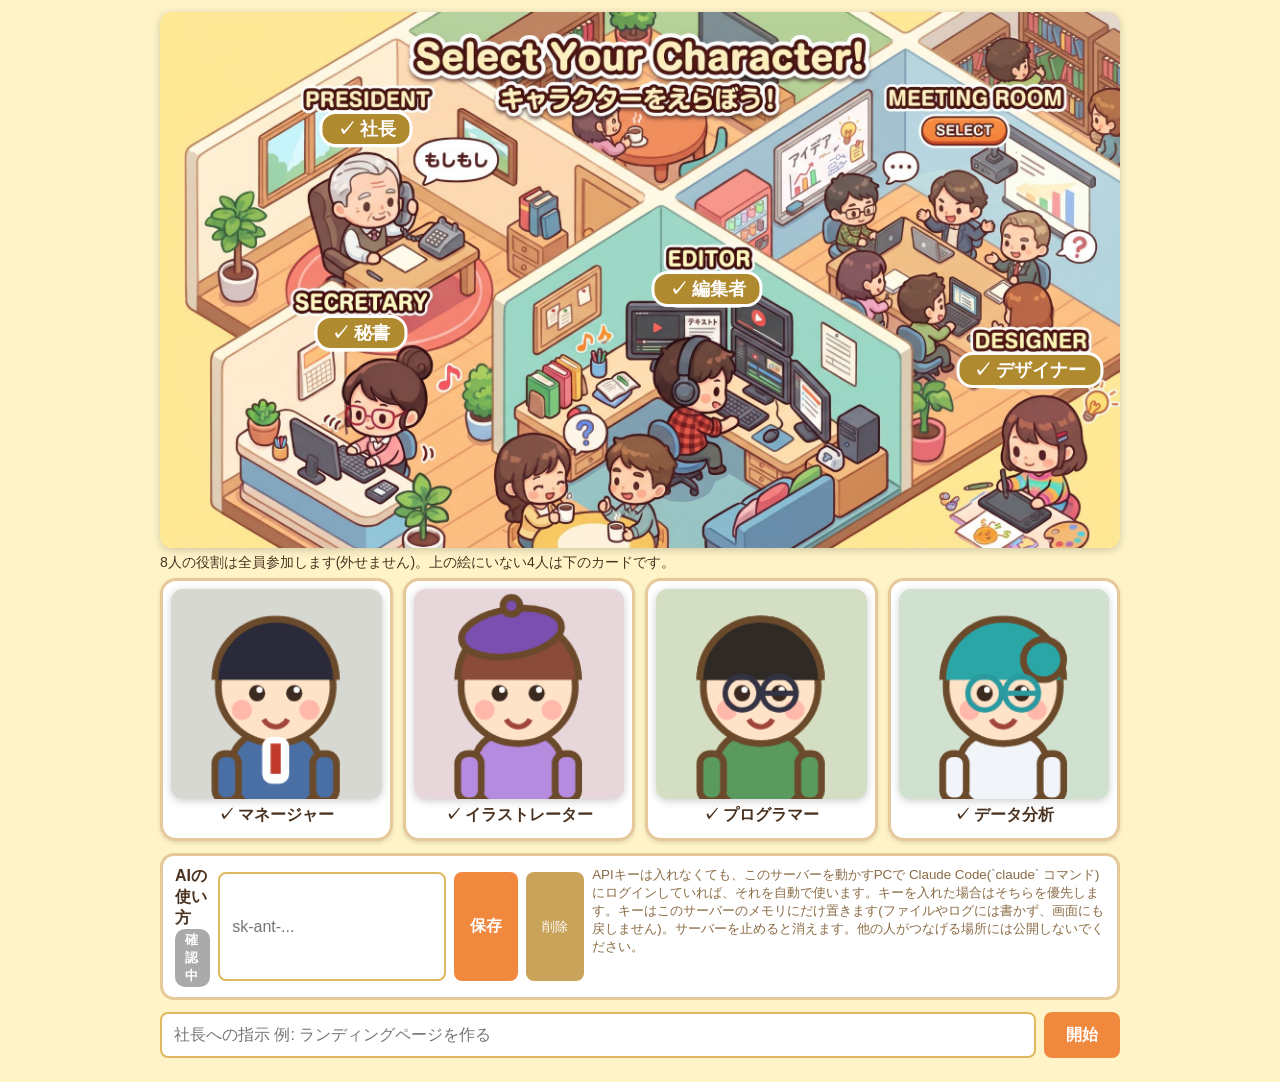
==== commit b8998381: "APIキーがなくても、PCのClaude Code(claudeコマンド)でAIを動かせるようにする Co-Authored-By: Claude Sonnet 5.5 <noreply@anthro" ====
--- a/ai-office/server/static/index.html
+++ b/ai-office/server/static/index.html
@@ -54,10 +54,10 @@
     <p class="hint">8人の役割は全員参加します(外せません)。上の絵にいない4人は下のカードです。</p>
     <div id="extra"></div>
     <form id="keyform" class="keybox">
-      <label>Anthropic の APIキー <span id="keystate" class="badge">未設定</span></label>
+      <label>AIの使い方 <span id="keystate" class="badge">確認中</span></label>
       <div class="row"><input id="apikey" type="password" autocomplete="off" placeholder="sk-ant-..." minlength="10">
       <button class="save" type="submit">保存</button><button class="back" type="button" id="keyclear">削除</button></div>
-      <small>キーはこのサーバーのメモリにだけ置きます(ファイルやログには書かず、画面にも戻しません)。サーバーを止めると消えます。他の人がつなげる場所には公開しないでください。</small>
+      <small>APIキーは入れなくても、このサーバーを動かすPCで Claude Code(`claude` コマンド)にログインしていれば、それを自動で使います。キーを入れた場合はそちらを優先します。キーはこのサーバーのメモリにだけ置きます(ファイルやログには書かず、画面にも戻しません)。サーバーを止めると消えます。他の人がつなげる場所には公開しないでください。</small>
     </form>
     <form id="form">
       <input id="prompt" placeholder="社長への指示 例: ランディングページを作る" required maxlength="2000">
@@ -379,8 +379,8 @@
   try {
     const st = await (await fetch("/settings")).json();
     const b = document.getElementById("keystate");
-    b.textContent = st.has_key ? "設定済み(" + (st.source === "app" ? "画面から" : "環境変数") + ")" : "未設定";
-    b.classList.toggle("ok", st.has_key);
+    b.textContent = st.engine === "api" ? "APIキーで動作中" : st.engine === "claude_code" ? "このPCの Claude Code で動作中" : "未設定(固定のタスクで動作)";
+    b.classList.toggle("ok", !!st.engine);
   } catch (e) {}
 }
 document.getElementById("keyform").addEventListener("submit", async e => {
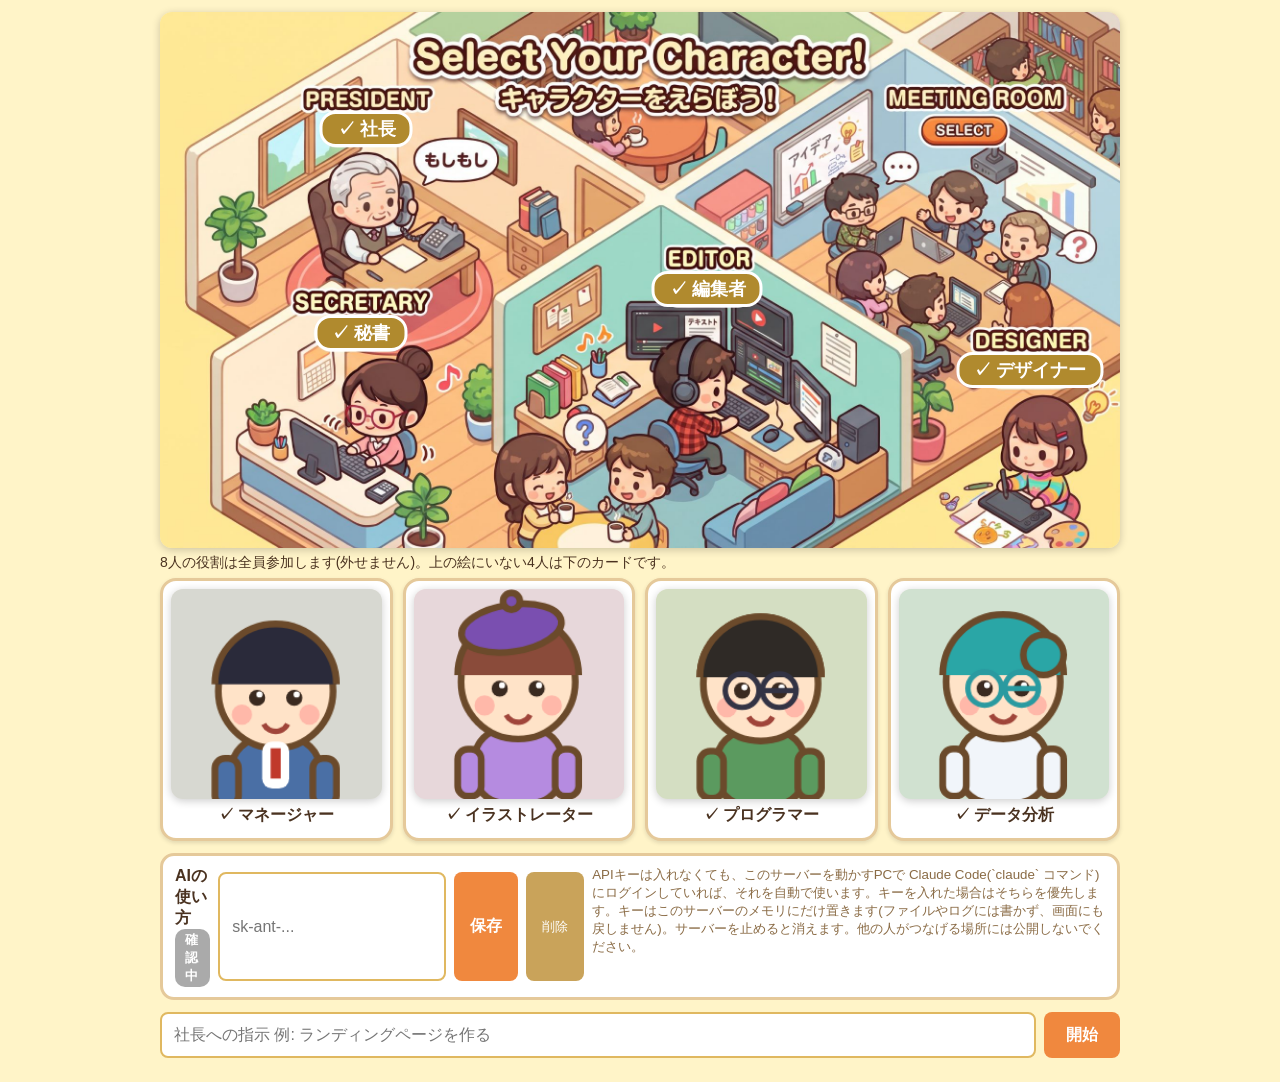
==== commit 745c4936: "キャラをもっと動かす(待機中のお散歩、会議中の手振り、役割カードのアニメ) Co-Authored-By: Claude Sonnet 5.5 <noreply@anthropic.com> Clau" ====
--- a/ai-office/server/static/index.html
+++ b/ai-office/server/static/index.html
@@ -41,6 +41,15 @@
   #extra { display: grid; grid-template-columns: repeat(4, 1fr); gap: 10px; }
   .keybox { background: #fff; border: 3px solid #e5c99a; border-radius: 14px; padding: 10px 12px; margin: 12px 0; }
   .keybox label { display: block; font-weight: bold; } .keybox .row { display: flex; gap: 8px; margin: 6px 0; } .keybox button { white-space: nowrap; padding: 8px 16px; } .keybox small { color: #8a6b45; }
+  .card img, .card canvas { transform-origin: 50% 90%; }
+  .card.Working img, .card.Working canvas { animation: typing .5s ease-in-out infinite alternate; }
+  .card.Meeting img, .card.Meeting canvas { animation: talk 1s ease-in-out infinite; }
+  .card.Idle img, .card.Idle canvas { animation: float 3s ease-in-out infinite; }
+  @keyframes typing { from { transform: translateY(0) rotate(-1deg); } to { transform: translateY(-3px) rotate(1deg); } }
+  @keyframes talk { 0%, 100% { transform: scale(1); } 50% { transform: scale(1.05) rotate(-1.5deg); } }
+  @keyframes float { 0%, 100% { transform: translateY(0); } 50% { transform: translateY(-4px); } }
+  #extra .card:hover canvas { animation: talk .8s ease-in-out infinite; }
+  @media (prefers-reduced-motion: reduce) { .card img, .card canvas { animation: none !important; } }
   .badge.ok { background: #3aa655; }
   .hint { margin: 6px 0; font-size: 14px; }
 </style>
@@ -218,7 +227,8 @@
   const L = LOOK[a.id] || LOOK.CEO;
   const working = !moving && a.state === "Working";
   const meeting = !moving && a.state === "Meeting";
-  const bob = moving ? Math.abs(Math.sin(tick / 3)) * -3 : Math.sin(tick / 20) * 0.8;
+  const phase = (a.id.length * 7) % 20;
+  const bob = moving ? Math.abs(Math.sin(tick / 3)) * -3 : working ? Math.sin(tick / 5 + phase) * 1.2 : meeting ? Math.abs(Math.sin(tick / 14 + phase)) * -2.5 : Math.sin(tick / 22 + phase) * 1.4;
   const x = c.x, y = c.y + bob;
   // 影
   ctx.beginPath(); ctx.ellipse(x, c.y + 30, 16, 5, 0, 0, 7); ctx.fillStyle = "rgba(90,60,20,.25)"; ctx.fill();
@@ -232,7 +242,9 @@
   if (a.id === "CEO") { rr(x - 5, y + 3, 10, 20, 3, "#f4efe6"); ctx.fillStyle = "#c0392b"; ctx.fillRect(x - 1.5, y + 5, 3, 10); }
   // 腕(作業中は上下に動く)
   const arm = working ? Math.sin(tick / 2 + (a.id.length)) * 3 : 0;
-  rr(x - 18, y + 8 + arm, 7, 14, 3, L.body, OUT); rr(x + 11, y + 8 - arm, 7, 14, 3, L.body, OUT);
+  const wave = meeting && Math.sin(tick / 18 + phase) > 0.35;   // 会議中は時々、手を挙げて話す
+  rr(x - 18, y + 8 + arm, 7, 14, 3, L.body, OUT);
+  if (wave) rr(x + 13, y - 6 + Math.sin(tick / 4) * 3, 7, 14, 3, L.body, OUT); else rr(x + 11, y + 8 - arm, 7, 14, 3, L.body, OUT);
   // 後ろ髪
   if (a.id === "Designer") rr(x - 18, y - 22, 36, 34, 14, L.hair, OUT);
   if (a.id === "Secretary") circle(x, y - 38, 8, L.hair);
@@ -287,12 +299,18 @@
   ctx.clearRect(0, 0, W, H);
   drawBackground();
   const list = agents.filter(a => team.has(a.id)).map(a => {
-    const t = targetFor(a);
+    const t0 = targetFor(a);
+    const t = { ...t0 };
     const home = { x: DESKS[a.id].x + SEAT_OFFSET.x, y: DESKS[a.id].y + SEAT_OFFSET.y };
     const c = chars[a.id] || (chars[a.id] = { ...home });
+    // 待機中は、席のまわりを時々うろうろ歩く(作業中・会議中は席から動かない)
+    if (a.state === "Idle") {
+      if (!(tick < c.wt)) { c.ox = (Math.random() - 0.5) * 80; c.oy = (Math.random() - 0.5) * 20; c.wt = tick + 150 + Math.random() * 250; }
+      t.x += c.ox || 0; t.y += c.oy || 0;
+    } else { c.ox = 0; c.oy = 0; c.wt = 0; }
     const dx = t.x - c.x, dy = t.y - c.y, dist = Math.hypot(dx, dy);
     const moving = dist > 2;
-    if (moving) { const step = Math.min(2.4, dist); c.x += dx / dist * step; c.y += dy / dist * step; }
+    if (moving) { const sp = a.state === "Idle" ? 0.7 : 2.4; const step = Math.min(sp, dist); c.x += dx / dist * step; c.y += dy / dist * step; }
     return { a, c, moving };
   }).sort((p, q) => p.c.y - q.c.y);
   for (const { a, c, moving } of list) drawAgent(a, c, moving);
@@ -315,16 +333,22 @@
   cv.style.cssText = "width:100%;aspect-ratio:1;border-radius:12px;display:block";
   return cv;
 }
+const cardOf = {};
 function renderRoster() {
   const box = document.getElementById("roster");
-  box.replaceChildren(...agents.filter(a => team.has(a.id)).map(a => {
-    const card = document.createElement("div"); card.className = "card";
-    const img = portrait(a.id);
-    const name = document.createElement("b"); name.textContent = a.name;
-    const badge = document.createElement("span"); badge.className = "badge " + a.state; badge.textContent = LABEL[a.state] || a.state;
-    card.append(img, name, badge);
-    return card;
-  }));
+  for (const a of agents.filter(a => team.has(a.id))) {
+    let card = cardOf[a.id];
+    if (!card) {
+      card = cardOf[a.id] = document.createElement("div");
+      const name = document.createElement("b"); name.textContent = a.name;
+      const badge = document.createElement("span");
+      card.append(portrait(a.id), name, badge);
+      box.append(card);
+    }
+    card.className = "card " + a.state;
+    const badge = card.lastChild;
+    badge.className = "badge " + a.state; badge.textContent = LABEL[a.state] || a.state;
+  }
 }
 
 const DOING = {
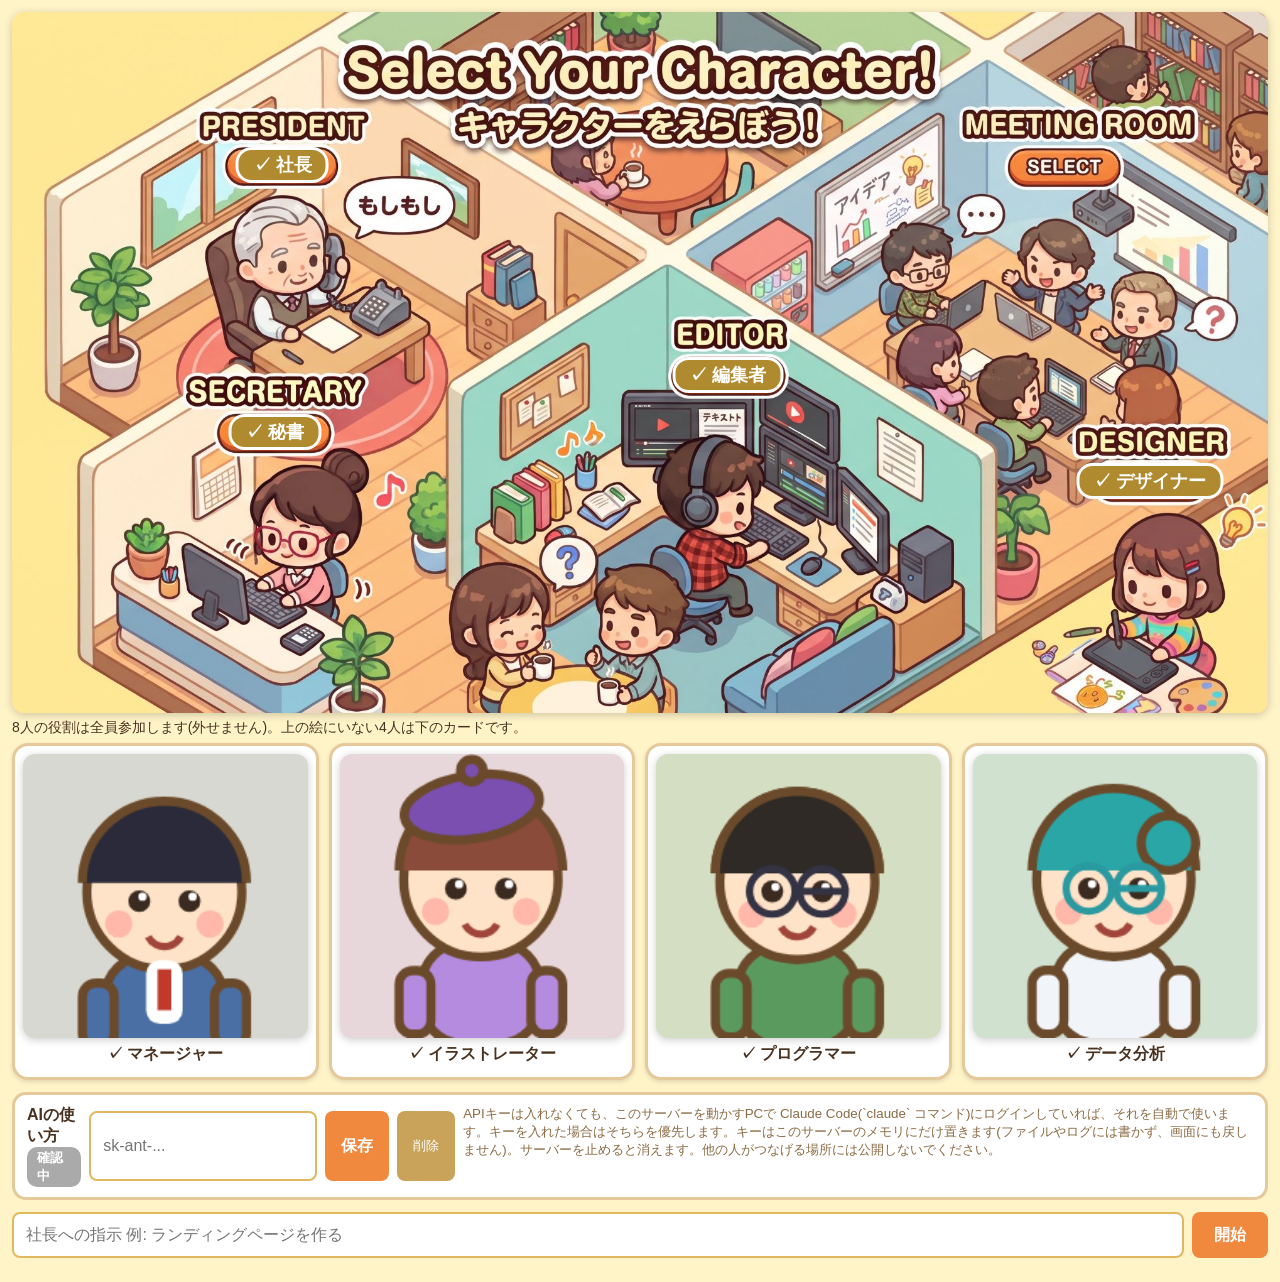
==== commit 09391df1: "画面を大きく見られるようにする(最大幅を広げ、「画面いっぱい」と「全画面」ボタンを追加) Co-Authored-By: Claude Sonnet 5.5 <noreply@anthropic.co" ====
--- a/ai-office/server/static/index.html
+++ b/ai-office/server/static/index.html
@@ -6,7 +6,7 @@
 <title>AI Office</title>
 <style>
   body { margin: 0; font-family: sans-serif; background: #fff4c8; color: #4a3220; }
-  main { max-width: 960px; margin: 0 auto; padding: 12px; }
+  main { max-width: 1500px; margin: 0 auto; padding: 12px; }
   h1 { margin: 4px 0 10px; font-size: 20px; }
   .hidden { display: none !important; }
   #stage { position: relative; line-height: 0; border-radius: 12px; overflow: hidden; box-shadow: 0 2px 8px rgba(0,0,0,.2); }
@@ -29,6 +29,10 @@
   .tabs { display: flex; gap: 8px; margin: 8px 0; }
   .tabs button { padding: 8px 18px; border-radius: 10px; border: 2px solid #c9a35a; background: #fff; color: #6b4a2b; font-weight: bold; }
   .tabs button.on { background: #c9a35a; color: #fff; }
+  .tools { display: flex; gap: 8px; margin: 0 0 8px; }
+  .tools button { padding: 6px 14px; border-radius: 10px; border: 2px solid #c9a35a; background: #fff; color: #6b4a2b; font-weight: bold; }
+  main.wide { max-width: none; }
+  canvas:fullscreen { width: 100vw; height: 100vh; object-fit: contain; border-radius: 0; background: #fbf3dc; }
   .tiles { display: grid; grid-template-columns: repeat(auto-fit, minmax(150px, 1fr)); gap: 10px; margin: 10px 0; }
   .tile { background: #fff; border: 3px solid #e5c99a; border-radius: 14px; padding: 10px 12px; }
   .tile small { color: #8a6b45; display: block; } .tile strong { font-size: 22px; }
@@ -77,6 +81,7 @@
   <section id="office" class="hidden">
     <button class="back" id="back">← キャラ選択にもどる</button>
     <div class="tabs"><button class="on" data-tab="view">オフィス</button><button data-tab="dash">ダッシュボード</button></div>
+    <div class="tools"><button type="button" id="zoom">画面いっぱいに広げる</button><button type="button" id="fs">全画面</button></div>
     <div id="dash" class="hidden">
       <div class="tiles">
         <div class="tile"><small>進行中のプロジェクト</small><strong id="t-proj">-</strong><div class="bar"><i id="t-bar"></i></div></div>
@@ -480,6 +485,14 @@
   document.getElementById("dash").classList.toggle("hidden", b.dataset.tab !== "dash");
 }));
 
+document.getElementById("zoom").addEventListener("click", () => {
+  const wide = document.querySelector("main").classList.toggle("wide");
+  document.getElementById("zoom").textContent = wide ? "もとの大きさにもどす" : "画面いっぱいに広げる";
+});
+document.getElementById("fs").addEventListener("click", () => {
+  try { const r = document.getElementById("c").requestFullscreen(); if (r && r.catch) r.catch(() => {}); } catch (e) {}
+});
+
 document.getElementById("back").addEventListener("click", () => {
   document.getElementById("office").classList.add("hidden");
   document.getElementById("select").classList.remove("hidden");
